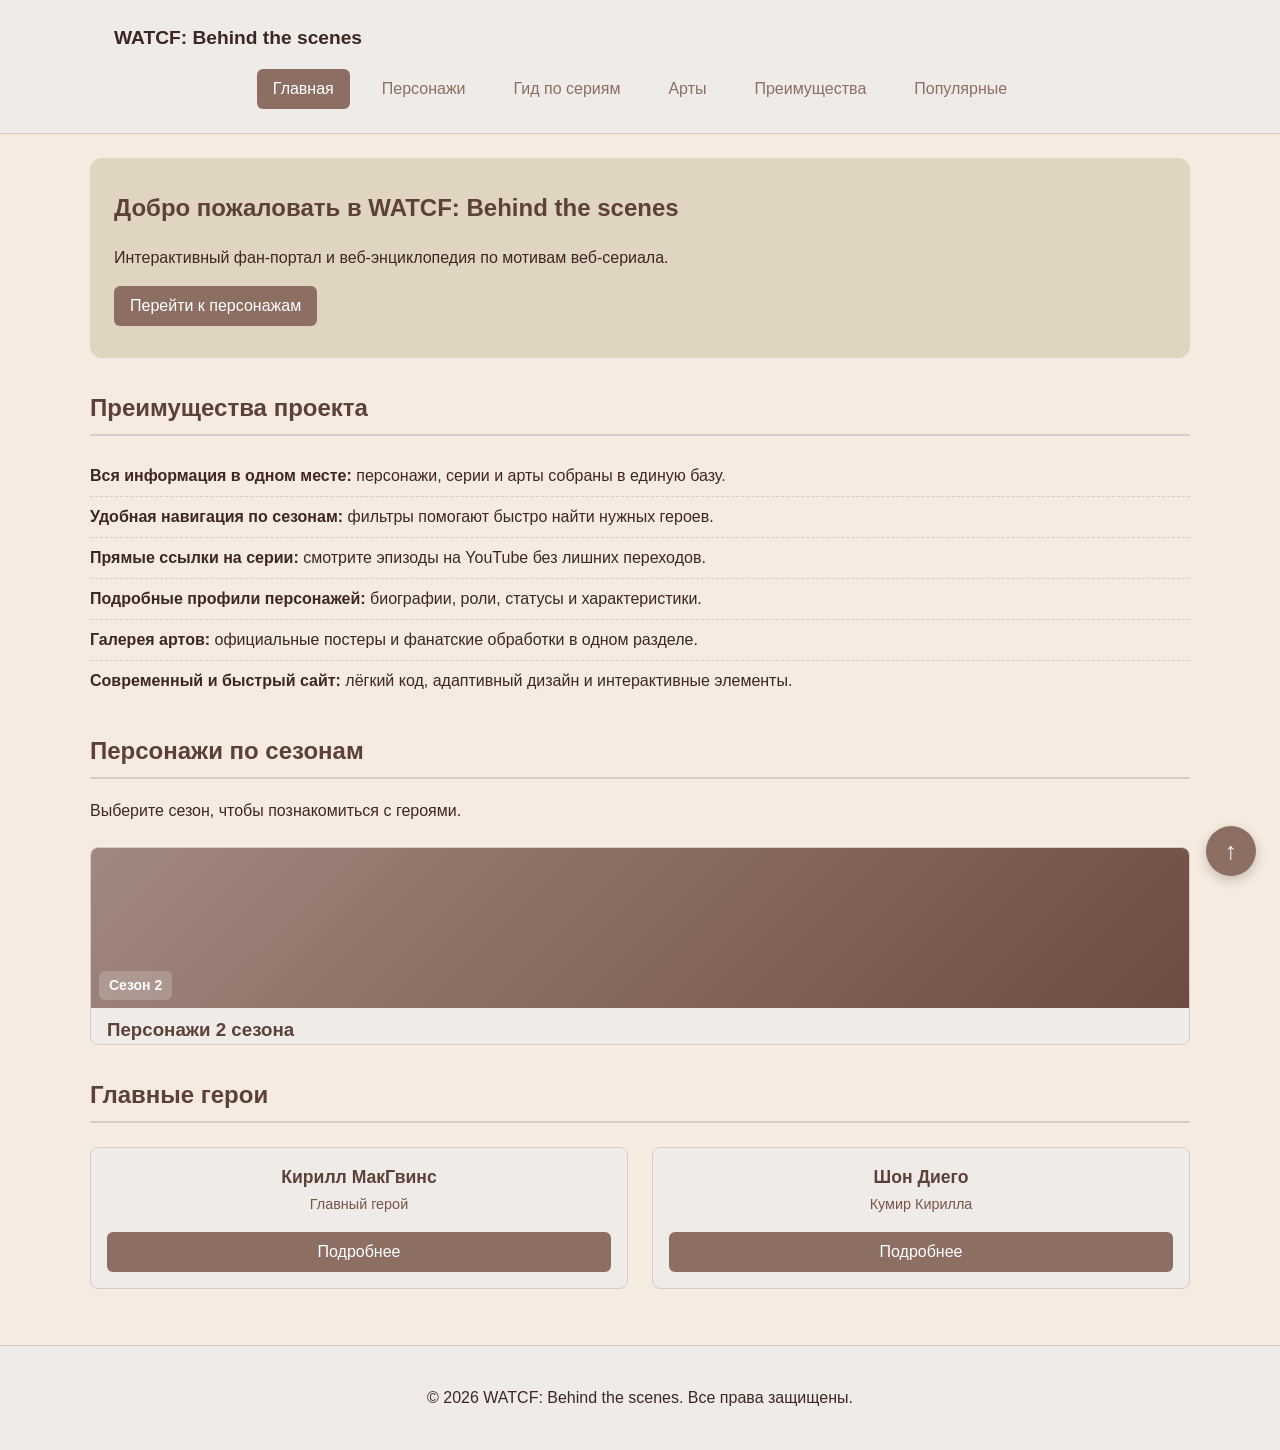
==== index.html @ 2b952b07 "add characters.html with modal window" ====
<!DOCTYPE html>
<html lang="ru">
<head>
    <meta charset="UTF-8">
    <meta name="viewport" content="width=device-width, initial-scale=1.0">
    <title>Главная — WATCF: Behind the scenes</title>
    <meta name="description" content="WATCF: Behind the scenes — интерактивный фан-портал и веб-энциклопедия по мотивам веб-сериала WATCF. Персонажи, гид по сериям, официальные арты и новости проекта.">
    <link rel="stylesheet" href="css/style.css">
    <script src="js/main.js" defer></script>
</head>
<body>

    <header class="site-header">
        <div class="site-header__inner">
            <a class="site-header__logo" href="index.html">WATCF: Behind the scenes</a>
            <nav class="site-nav" aria-label="Основная навигация">
                <ul class="site-nav__list">
                    <li class="site-nav__item"><a class="site-nav__link site-nav__link--active" href="index.html">Главная</a></li>
                    <li class="site-nav__item"><a class="site-nav__link" href="characters.html">Персонажи</a></li>
                    <li class="site-nav__item"><a class="site-nav__link" href="series.html">Гид по сериям</a></li>
                    <li class="site-nav__item"><a class="site-nav__link" href="arts.html">Арты</a></li>
                    <li class="site-nav__item"><a class="site-nav__link" href="index.html#advantages">Преимущества</a></li>
                    <li class="site-nav__item"><a class="site-nav__link" href="index.html#popular">Популярные</a></li>
                </ul>
            </nav>
        </div>
    </header>

    <main>
        <!-- Hero-блок -->
        <section class="hero">
            <h1>Добро пожаловать в WATCF: Behind the scenes</h1>
            <p>Интерактивный фан-портал и веб-энциклопедия по мотивам веб-сериала.</p>
            <a class="button button--primary" href="#popular">Перейти к персонажам</a>
        </section>

        <!-- Преимущества -->
        <section class="section" id="advantages">
            <h2>Преимущества проекта</h2>
            <ul class="advantages-list">
                <li><strong>Вся информация в одном месте:</strong> персонажи, серии и арты собраны в единую базу.</li>
                <li><strong>Удобная навигация по сезонам:</strong> фильтры помогают быстро найти нужных героев.</li>
                <li><strong>Прямые ссылки на серии:</strong> смотрите эпизоды на YouTube без лишних переходов.</li>
                <li><strong>Подробные профили персонажей:</strong> биографии, роли, статусы и характеристики.</li>
                <li><strong>Галерея артов:</strong> официальные постеры и фанатские обработки в одном разделе.</li>
                <li><strong>Современный и быстрый сайт:</strong> лёгкий код, адаптивный дизайн и интерактивные элементы.</li>
            </ul>
        </section>

        <!-- Папки по сезонам (оставлен только 2 сезон) -->
        <section class="section" id="popular">
            <h2>Персонажи по сезонам</h2>
            <p>Выберите сезон, чтобы познакомиться с героями.</p>
            
            <div class="folders-grid">
                <!-- Папка 2 сезон -->
                <a href="characters.html#season-2" class="folder-card">
                    <div class="folder-card__cover folder-card__cover--s2">
                        <span class="folder-card__label">Сезон 2</span>
                    </div>
                    <h3 class="folder-card__title">Персонажи 2 сезона</h3>
                </a>
            </div>
        </section>

        <!-- Блок с персонажами (карточки) -->
        <section class="section" id="characters-preview">
            <h2>Главные герои</h2>
            <div class="characters-grid">
                <!-- Карточка 1: Кирилл -->
                <article class="character-card">
                    <h3 class="character-card__name">Кирилл МакГвинс</h3>
                    <p class="character-card__role">Главный герой</p>
                    <button 
                        class="button button--primary character-card__button" 
                        data-character="kirill"
                    >
                        Подробнее
                    </button>
                </article>

                <!-- Карточка 2: Шон (Пример) -->
                <article class="character-card">
                    <h3 class="character-card__name">Шон Диего</h3>
                    <p class="character-card__role">Кумир Кирилла</p>
                    <button 
                        class="button button--primary character-card__button" 
                        data-character="sean"
                    >
                        Подробнее
                    </button>
                </article>
            </div>
        </section>
    </main>

    <footer class="site-footer" id="contacts">
        <p>&copy; 2026 WATCF: Behind the scenes. Все права защищены.</p>
    </footer>

    <a href="#" class="btn-up" aria-label="Наверх">↑</a>

    <!-- ========================================== -->
    <!-- МОДАЛЬНОЕ ОКНО ДЛЯ ПЕРСОНАЖА -->
    <!-- ========================================== -->
    <dialog class="character-dialog" id="character-dialog">
        <h2 class="character-dialog__title" id="char-name">Имя персонажа</h2>
        
        <div class="character-dialog__info">
            <!-- Блок с фактами (слева) -->
            <div class="character-dialog__facts">
                <p><strong>Возраст:</strong> <span id="char-age"></span></p>
                <p><strong>Рост:</strong> <span id="char-height"></span></p>
                <p><strong>Вес:</strong> <span id="char-weight"></span></p>
                <p><strong>День Рождения:</strong> <span id="char-birthday"></span></p>
                <p><strong>Знак Зодиака:</strong> <span id="char-zodiac"></span></p>
                <p><strong>МБТИ:</strong> <span id="char-mbti"></span></p>
                <p><strong>Темперамент:</strong> <span id="char-temperament"></span></p>
            </div>
            
            <!-- Основной текст (справа) -->
            <div class="character-dialog__desc">
                <h3>Характер</h3>
                <p id="char-character"></p>
                
                <h3>Интересы и Факты</h3>
                <p id="char-facts"></p>
            </div>
        </div>
        
        <div class="character-dialog__actions">
            <button class="button button--secondary" id="close-character-dialog">Закрыть</button>
        </div>
    </dialog>

</body>
</html>
---- css/style.css ----
/* ===============================
   1. Переменные проекта (Светло-коричневая тема)
   =============================== */

:root {
  /* Основные цвета */
  --color-bg: #f5ebe0;          /* Светло-бежевый фон страницы */
  --color-text: #3e2723;        /* Темно-коричневый текст */
  --color-muted: #795548;       /* Коричневый для второстепенного текста */
  --color-primary: #8d6e63;     /* Коричневый акцент (кнопки, ссылки) */
  --color-primary-dark: #5d4037;/* Темно-коричневый (при наведении) */
  --color-border: #d7ccc8;      /* Светло-коричневый для рамок */
  --color-surface: #efebe9;     /* Очень светлый бежевый (карточки) */
  --color-surface-accent: #e0d5c1; /* Бежевый для Hero-блока */
  --color-danger: #b00020;      /* Красный (ошибки/опасность) */
  --color-success: #2e7d32;     /* Зеленый (успех) */
  --color-white: #ffffff;

  /* Отступы */
  --space-xs: 4px;
  --space-sm: 8px;
  --space-md: 16px;
  --space-lg: 24px;
  --space-xl: 32px;

  /* Скругления */
  --radius-sm: 6px;
  --radius-md: 8px;
  --radius-lg: 12px;

  /* Размеры */
  --container-width: 1100px;
}


/* ===============================
   2. Базовые стили
   =============================== */

* {
  box-sizing: border-box;
}

body {
  margin: 0;
  font-family: Arial, sans-serif;
  line-height: 1.5;
  color: var(--color-text);
  background-color: var(--color-bg);
}

main,
footer {
  padding: var(--space-lg);
}

section {
  margin-bottom: var(--space-lg);
}


/* ===============================
   3. Общие элементы интерфейса
   =============================== */

a {
  color: var(--color-primary);
  text-decoration: none;
}

a:hover {
  color: var(--color-primary-dark);
  text-decoration: underline;
}

a:focus-visible {
  outline: 2px solid var(--color-primary);
  outline-offset: 3px;
}

/* -------- Шапка и меню -------- */

.site-header {
  background-color: var(--color-surface);
  position: sticky;
  top: 0;
  z-index: 100;
  border-bottom: 1px solid var(--color-border);
}

.site-header__inner {
  max-width: var(--container-width);
  margin: 0 auto;
  padding: var(--space-lg);
}

.site-header__logo {
  font-weight: 700;
  color: var(--color-text);
  text-decoration: none;
  font-size: 1.2rem;
}

.site-nav__list {
  display: flex;
  flex-wrap: wrap;
  justify-content: center;
  align-items: center;
  gap: var(--space-md);
  padding: 0;
  margin: var(--space-md) 0 0;
  list-style: none;
}

.site-nav__link {
  display: inline-block;
  padding: var(--space-sm) var(--space-md);
  color: var(--color-primary);
  text-decoration: none;
  border-radius: var(--radius-sm);
  transition: background-color 0.2s ease, color 0.2s ease;
}

.site-nav__link:hover {
  color: var(--color-white);
  background-color: var(--color-primary);
  text-decoration: none;
}

.site-nav__link:focus-visible {
  outline: 2px solid var(--color-primary);
  outline-offset: 3px;
}

.site-nav__link--active {
  color: var(--color-white);
  background-color: var(--color-primary);
}

/* -------- Кнопки -------- */

.button {
  display: inline-block;
  padding: var(--space-sm) var(--space-md);
  border: none;
  border-radius: var(--radius-sm);
  font: inherit;
  text-decoration: none;
  cursor: pointer;
  transition: background-color 0.2s ease, color 0.2s ease, transform 0.1s ease;
}

.button:active {
  transform: scale(0.97);
}

.button:focus-visible {
  outline: 2px solid var(--color-primary);
  outline-offset: 3px;
}

.button--primary {
  color: var(--color-white);
  background-color: var(--color-primary);
}

.button--primary:hover {
  background-color: var(--color-primary-dark);
  text-decoration: none;
}

.button--secondary {
  color: var(--color-primary);
  background-color: transparent;
  border: 1px solid var(--color-primary);
}

.button--secondary:hover {
  color: var(--color-white);
  background-color: var(--color-primary);
  text-decoration: none;
}

/* -------- Кнопка "Наверх" -------- */

.btn-up {
  position: fixed;
  bottom: var(--space-lg);
  right: var(--space-lg);
  width: 50px;
  height: 50px;
  display: flex;
  align-items: center;
  justify-content: center;
  font-size: 24px;
  color: var(--color-white);
  background-color: var(--color-primary);
  border-radius: 50%;
  text-decoration: none;
  box-shadow: 0 4px 12px rgba(0, 0, 0, 0.2);
  transition: background-color 0.2s ease;
  z-index: 90;
}

.btn-up:hover {
  background-color: var(--color-primary-dark);
  text-decoration: none;
}

footer {
  background-color: var(--color-surface);
  border-top: 1px solid var(--color-border);
  text-align: center;
}


/* ===============================
   4. Компоненты страницы
   =============================== */

.hero {
  max-width: var(--container-width);
  margin: 0 auto var(--space-xl);
  padding: var(--space-xl) var(--space-lg);
  background-color: var(--color-surface-accent);
  border-radius: var(--radius-lg);
}

.hero h1 {
  margin-top: 0;
  color: var(--color-primary-dark);
}

.section {
  max-width: var(--container-width);
  margin: 0 auto var(--space-xl);
}

.section h2 {
  margin-top: 0;
  color: var(--color-primary-dark);
  border-bottom: 2px solid var(--color-border);
  padding-bottom: var(--space-sm);
}

/* -------- Список преимуществ -------- */

.advantages-list {
  list-style: none;
  padding: 0;
  margin: 0;
}

.advantages-list li {
  padding: var(--space-sm) 0;
  border-bottom: 1px dashed var(--color-border);
}

.advantages-list li:last-child {
  border-bottom: none;
}

/* =========================================
   Папки с сезонами (на главной)
   ========================================= */

.folders-grid {
  display: grid;
  grid-template-columns: repeat(auto-fit, minmax(280px, 1fr));
  gap: var(--space-lg);
  margin-top: var(--space-lg);
  justify-content: center;
}

.folder-card {
  display: flex;
  flex-direction: column;
  text-decoration: none;
  color: var(--color-text);
  border-radius: var(--radius-md);
  overflow: hidden;
  background-color: var(--color-surface);
  border: 1px solid var(--color-border);
  transition: transform 0.2s ease, box-shadow 0.2s ease;
}

.folder-card:hover {
  transform: translateY(-5px);
  box-shadow: 0 10px 20px rgba(0, 0, 0, 0.1);
  border-color: var(--color-primary);
  text-decoration: none;
}

.folder-card__cover {
  height: 160px;
  position: relative;
  display: flex;
  align-items: flex-end;
  padding: var(--space-sm);
}

/* Цвета для разных сезонов */
.folder-card__cover--s1 { background: linear-gradient(135deg, #8d6e63, #5d4037); }
.folder-card__cover--s2 { background: linear-gradient(135deg, #a1887f, #6d4c41); }
.folder-card__cover--s3 { background: linear-gradient(135deg, #bcaaa4, #8d6e63); }

.folder-card__label {
  background-color: rgba(255, 255, 255, 0.2);
  backdrop-filter: blur(4px);
  color: var(--color-white);
  padding: 4px 10px;
  border-radius: var(--radius-sm);
  font-size: 14px;
  font-weight: bold;
}

.folder-card__title {
  margin: var(--space-sm) var(--space-md) 0;
  color: var(--color-primary-dark);
}

/* =========================================
   Карточки персонажей (на странице characters.html)
   ========================================= */

.characters-grid {
  display: grid;
  grid-template-columns: repeat(auto-fit, minmax(220px, 1fr));
  gap: var(--space-lg);
  margin-top: var(--space-lg);
}

.character-card {
  display: flex;
  flex-direction: column;
  padding: var(--space-md);
  background-color: var(--color-surface);
  border: 1px solid var(--color-border);
  border-radius: var(--radius-md);
  text-align: center;
  transition: transform 0.2s ease, box-shadow 0.2s ease;
}

.character-card:hover {
  transform: translateY(-3px);
  box-shadow: 0 8px 16px rgba(0, 0, 0, 0.1);
  border-color: var(--color-primary);
}

.character-card__name {
  margin: 0 0 var(--space-xs) 0;
  color: var(--color-primary-dark);
  font-size: 1.1rem;
}

.character-card__role {
  margin: 0 0 var(--space-md) 0;
  color: var(--color-muted);
  font-size: 0.9rem;
}

.character-card__button {
  margin-top: auto;
}


/* =========================================
   Модальное окно персонажа
   ========================================= */

.character-dialog {
  width: min(100% - 32px, 700px);
  padding: var(--space-lg);
  border: none;
  border-radius: var(--radius-lg);
  background-color: var(--color-bg);
  box-shadow: 0 10px 30px rgba(0, 0, 0, 0.3);
}

.character-dialog::backdrop {
  background-color: rgba(62, 39, 35, 0.8);
}

.character-dialog__title {
  margin-top: 0;
  color: var(--color-primary-dark);
  border-bottom: 2px solid var(--color-border);
  padding-bottom: var(--space-sm);
}

.character-dialog__info {
  display: flex;
  gap: var(--space-lg);
  margin-bottom: var(--space-lg);
}

.character-dialog__facts {
  flex: 0 0 250px;
  background-color: var(--color-surface);
  padding: var(--space-md);
  border-radius: var(--radius-md);
  border: 1px solid var(--color-border);
}

.character-dialog__facts p {
  margin: 0 0 var(--space-xs) 0;
  font-size: 0.9rem;
}

/* Стили для текстовых блоков внутри модального окна */
.character-dialog__desc h3 {
  margin-top: var(--space-md);
  margin-bottom: var(--space-xs);
  color: var(--color-primary-dark);
  font-size: 1.1rem;
  border-bottom: 1px dashed var(--color-border);
  padding-bottom: var(--space-xs);
}

.character-dialog__desc p {
  margin: 0 0 var(--space-xs) 0;
  line-height: 1.6;
  color: var(--color-text);
  font-size: 0.95rem;
}

.character-dialog__actions {
  display: flex;
  justify-content: flex-end;
  margin-top: var(--space-lg);
}
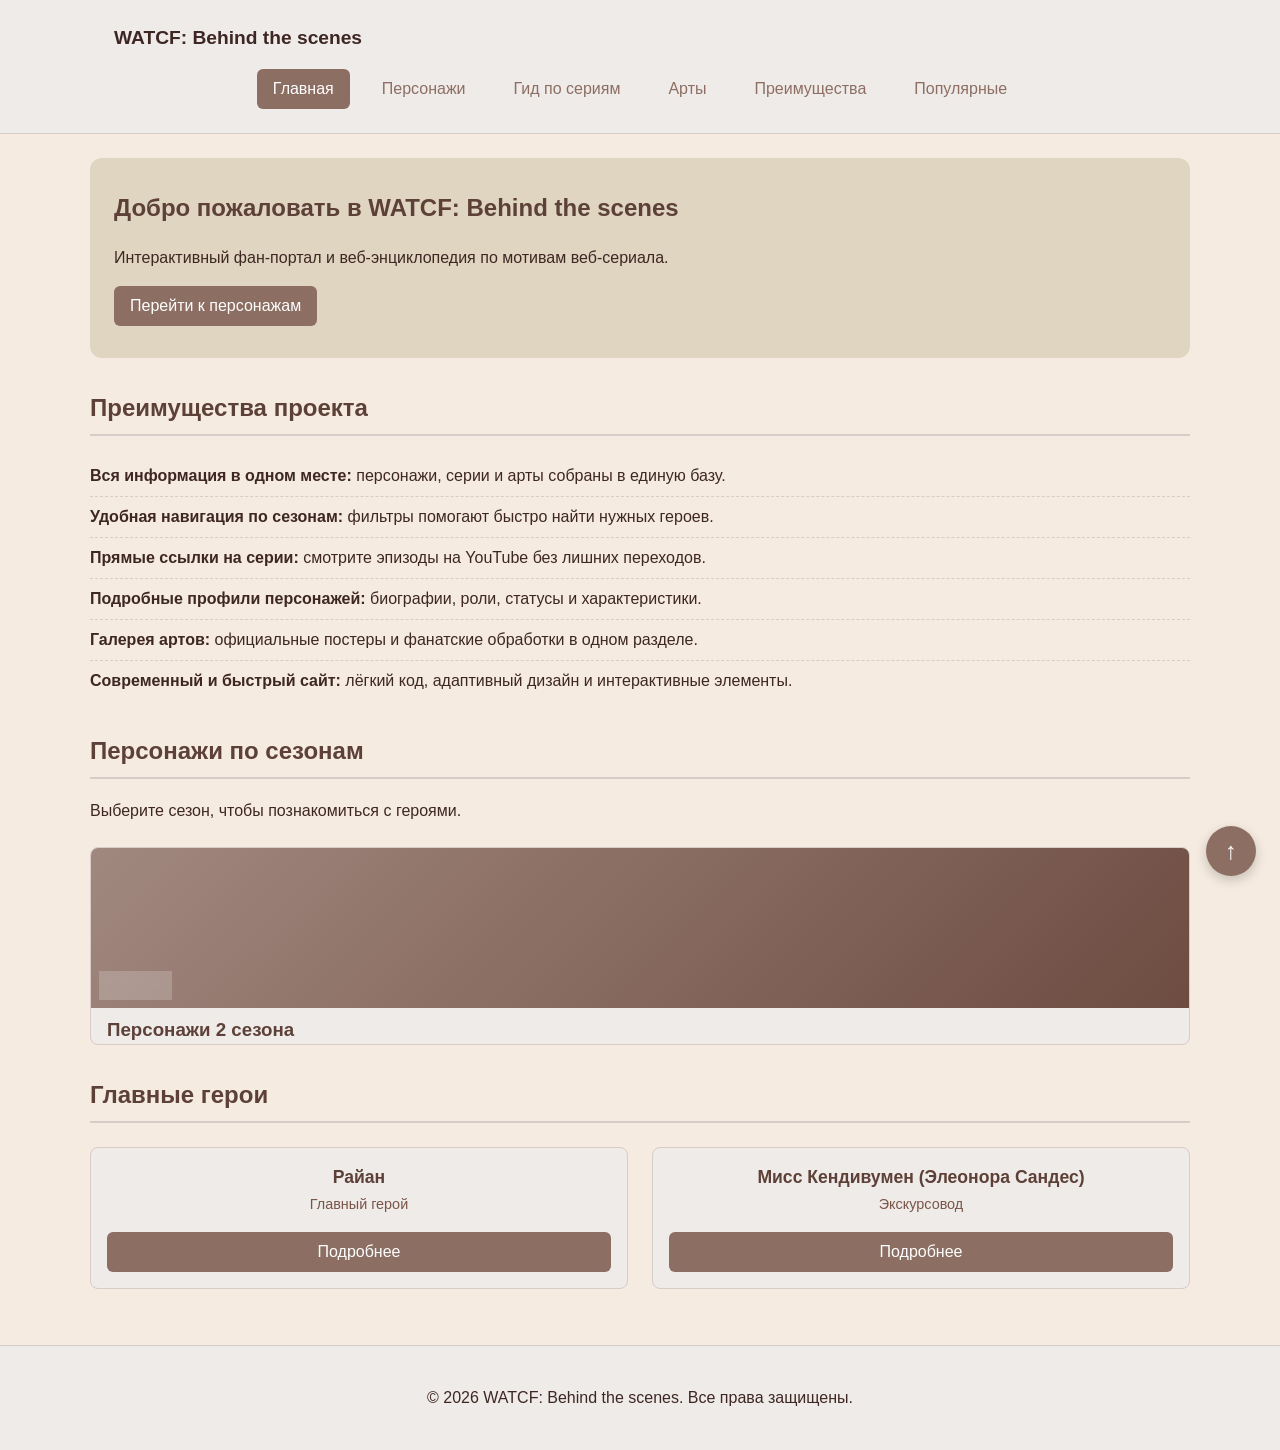
==== commit a7491a60: "fix: обновлено модальное окно на главной странице" ====
--- a/index.html
+++ b/index.html
@@ -47,7 +47,7 @@
             </ul>
         </section>
 
-        <!-- Папки по сезонам (оставлен только 2 сезон) -->
+        <!-- Папки по сезонам -->
         <section class="section" id="popular">
             <h2>Персонажи по сезонам</h2>
             <p>Выберите сезон, чтобы познакомиться с героями.</p>
@@ -67,28 +67,18 @@
         <section class="section" id="characters-preview">
             <h2>Главные герои</h2>
             <div class="characters-grid">
-                <!-- Карточка 1: Кирилл -->
+                <!-- Карточка 1: Райан -->
                 <article class="character-card">
-                    <h3 class="character-card__name">Кирилл МакГвинс</h3>
+                    <h3 class="character-card__name">Райан</h3>
                     <p class="character-card__role">Главный герой</p>
-                    <button 
-                        class="button button--primary character-card__button" 
-                        data-character="kirill"
-                    >
-                        Подробнее
-                    </button>
+                    <button class="button button--primary character-card__button" data-character="ryan">Подробнее</button>
                 </article>
 
-                <!-- Карточка 2: Шон (Пример) -->
+                <!-- Карточка 2: Элеонора -->
                 <article class="character-card">
-                    <h3 class="character-card__name">Шон Диего</h3>
-                    <p class="character-card__role">Кумир Кирилла</p>
-                    <button 
-                        class="button button--primary character-card__button" 
-                        data-character="sean"
-                    >
-                        Подробнее
-                    </button>
+                    <h3 class="character-card__name">Мисс Кендивумен (Элеонора Сандес)</h3>
+                    <p class="character-card__role">Экскурсовод</p>
+                    <button class="button button--primary character-card__button" data-character="eleanor">Подробнее</button>
                 </article>
             </div>
         </section>
@@ -101,29 +91,43 @@
     <a href="#" class="btn-up" aria-label="Наверх">↑</a>
 
     <!-- ========================================== -->
-    <!-- МОДАЛЬНОЕ ОКНО ДЛЯ ПЕРСОНАЖА -->
+    <!-- МОДАЛЬНОЕ ОКНО (ПОЛНАЯ ВЕРСИЯ, КАК НА СТРАНИЦЕ ПЕРСОНАЖЕЙ) -->
     <!-- ========================================== -->
     <dialog class="character-dialog" id="character-dialog">
         <h2 class="character-dialog__title" id="char-name">Имя персонажа</h2>
         
         <div class="character-dialog__info">
-            <!-- Блок с фактами (слева) -->
+            <!-- Блок с фактами -->
             <div class="character-dialog__facts">
                 <p><strong>Возраст:</strong> <span id="char-age"></span></p>
                 <p><strong>Рост:</strong> <span id="char-height"></span></p>
                 <p><strong>Вес:</strong> <span id="char-weight"></span></p>
+                <p><strong>Знак Зодиака:</strong> <span id="char-zodiac"></span></p>
                 <p><strong>День Рождения:</strong> <span id="char-birthday"></span></p>
-                <p><strong>Знак Зодиака:</strong> <span id="char-zodiac"></span></p>
+                <p><strong>Ориентация:</strong> <span id="char-orientation"></span></p>
                 <p><strong>МБТИ:</strong> <span id="char-mbti"></span></p>
-                <p><strong>Темперамент:</strong> <span id="char-temperament"></span></p>
+                <p><strong>Мировоззрение:</strong> <span id="char-worldview"></span></p>
+                <p><strong>Тип темперамента:</strong> <span id="char-temperament"></span></p>
+                <p><strong>Статус:</strong> <span id="char-status"></span></p>
             </div>
             
-            <!-- Основной текст (справа) -->
+            <!-- Основной текст -->
             <div class="character-dialog__desc">
                 <h3>Характер</h3>
                 <p id="char-character"></p>
                 
-                <h3>Интересы и Факты</h3>
+                <h3>Биография</h3>
+                <p id="char-bio"></p>
+                
+                <h3>Вкусы и предпочтения</h3>
+                <p><strong>Любимый цвет:</strong> <span id="char-fav-color"></span></p>
+                <p><strong>Любимая еда:</strong> <span id="char-fav-food"></span></p>
+                <p><strong>Любимый напиток:</strong> <span id="char-fav-drink"></span></p>
+                <p><strong>Любимый жанр книг:</strong> <span id="char-fav-books"></span></p>
+                <p><strong>Любимый жанр фильмов:</strong> <span id="char-fav-movies"></span></p>
+                <p><strong>Любимый жанр музыки:</strong> <span id="char-fav-music"></span></p>
+                
+                <h3>Факты</h3>
                 <p id="char-facts"></p>
             </div>
         </div>
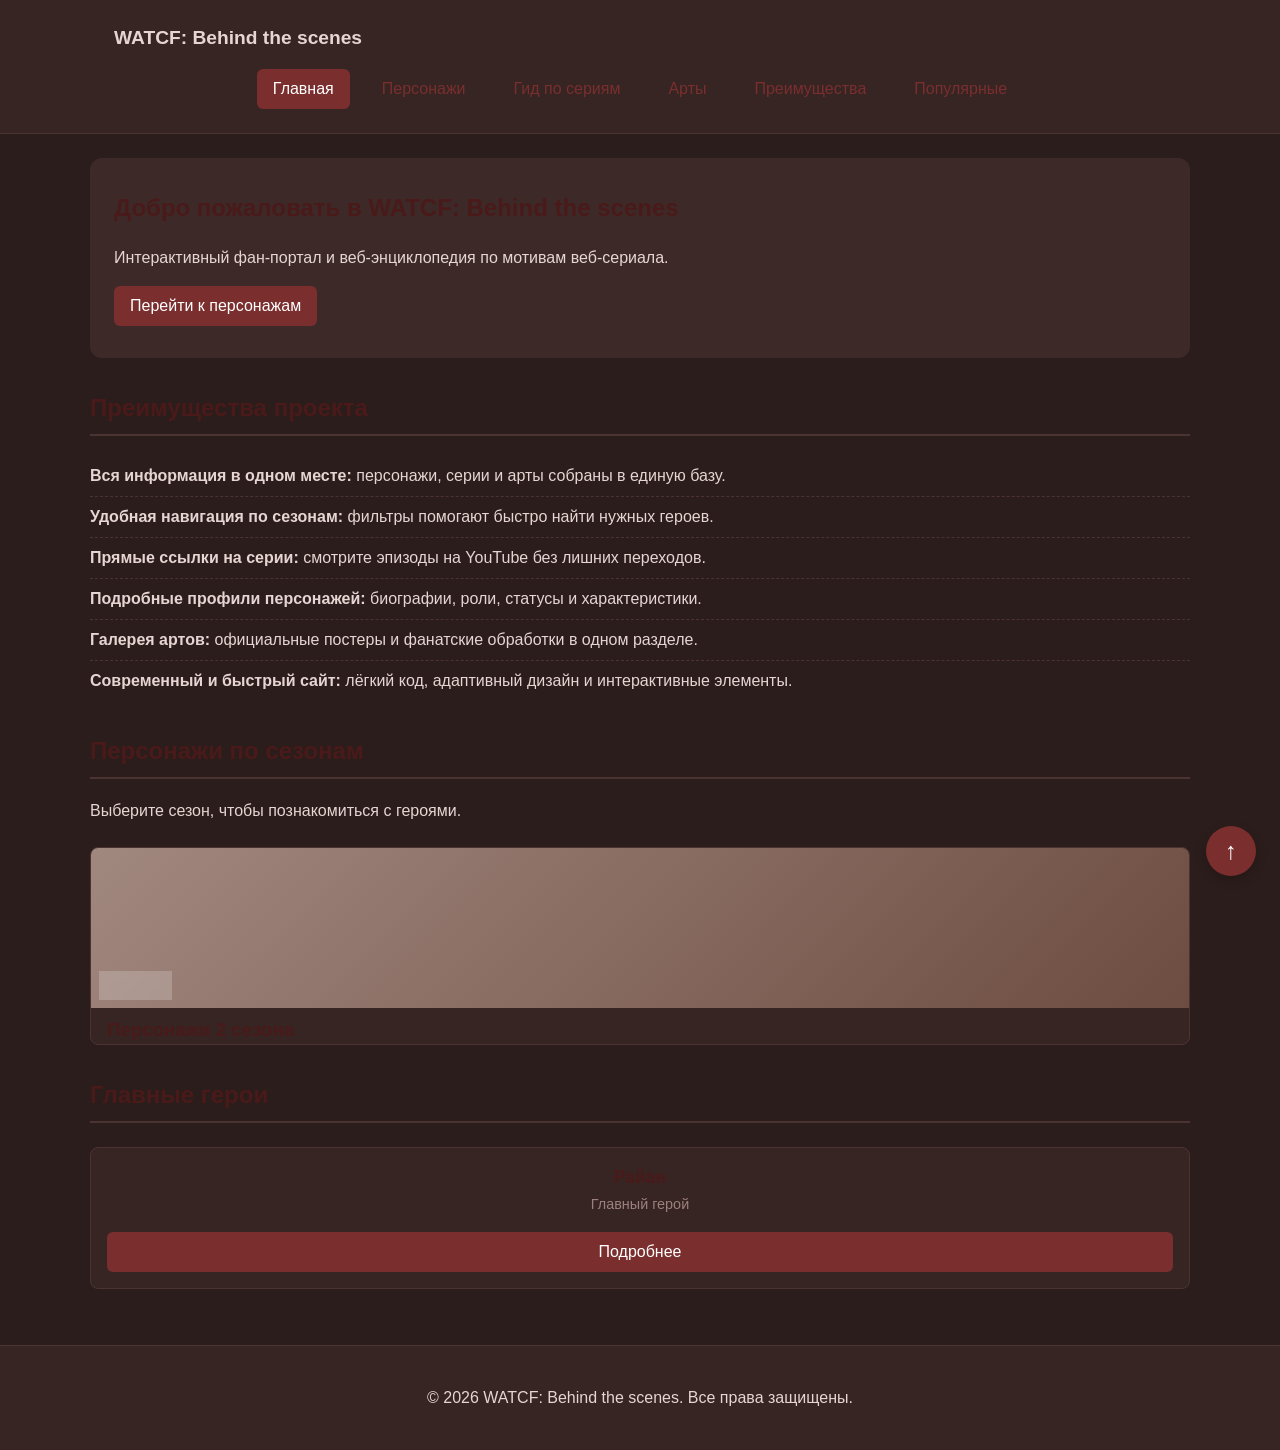
==== commit 241d4e81: "style: изменена палитра на приглушенный бордово-коричневый и измеён код на главной" ====
--- a/index.html
+++ b/index.html
@@ -73,13 +73,6 @@
                     <p class="character-card__role">Главный герой</p>
                     <button class="button button--primary character-card__button" data-character="ryan">Подробнее</button>
                 </article>
-
-                <!-- Карточка 2: Элеонора -->
-                <article class="character-card">
-                    <h3 class="character-card__name">Мисс Кендивумен (Элеонора Сандес)</h3>
-                    <p class="character-card__role">Экскурсовод</p>
-                    <button class="button button--primary character-card__button" data-character="eleanor">Подробнее</button>
-                </article>
             </div>
         </section>
     </main>
--- a/css/style.css
+++ b/css/style.css
@@ -3,32 +3,28 @@
    =============================== */
 
 :root {
-  /* Основные цвета */
-  --color-bg: #f5ebe0;          /* Светло-бежевый фон страницы */
-  --color-text: #3e2723;        /* Темно-коричневый текст */
-  --color-muted: #795548;       /* Коричневый для второстепенного текста */
-  --color-primary: #8d6e63;     /* Коричневый акцент (кнопки, ссылки) */
-  --color-primary-dark: #5d4037;/* Темно-коричневый (при наведении) */
-  --color-border: #d7ccc8;      /* Светло-коричневый для рамок */
-  --color-surface: #efebe9;     /* Очень светлый бежевый (карточки) */
-  --color-surface-accent: #e0d5c1; /* Бежевый для Hero-блока */
-  --color-danger: #b00020;      /* Красный (ошибки/опасность) */
-  --color-success: #2e7d32;     /* Зеленый (успех) */
+  /* Основные цвета (Приглушенный бордово-коричневый) */
+  --color-bg: #2b1d1b;          /* Глубокий бордово-коричневый фон */
+  --color-text: #e6d5d3;        /* Светло-розоватый текст (чтобы читалось на темном) */
+  --color-muted: #9c807d;       /* Приглушенный серо-розовый для второстепенного текста */
+  --color-primary: #7a2e2e;     /* Темно-бордовый акцент (кнопки, ссылки) */
+  --color-primary-dark: #4a1a1a;/* Еще более темный бордовый (при наведении) */
+  --color-border: #4a3432;      /* Темно-коричневый для рамок */
+  --color-surface: #362523;     /* Фон карточек (чуть светлее основного) */
+  --color-surface-accent: #3d2a28; /* Фон Hero-блока */
+  --color-danger: #d9534f;      /* Яркий красный для ошибок */
+  --color-success: #5cb85c;     /* Зеленый для успеха */
   --color-white: #ffffff;
 
-  /* Отступы */
+  /* Отступы и прочее (оставляем без изменений) */
   --space-xs: 4px;
   --space-sm: 8px;
   --space-md: 16px;
   --space-lg: 24px;
   --space-xl: 32px;
-
-  /* Скругления */
   --radius-sm: 6px;
   --radius-md: 8px;
   --radius-lg: 12px;
-
-  /* Размеры */
   --container-width: 1100px;
 }
 
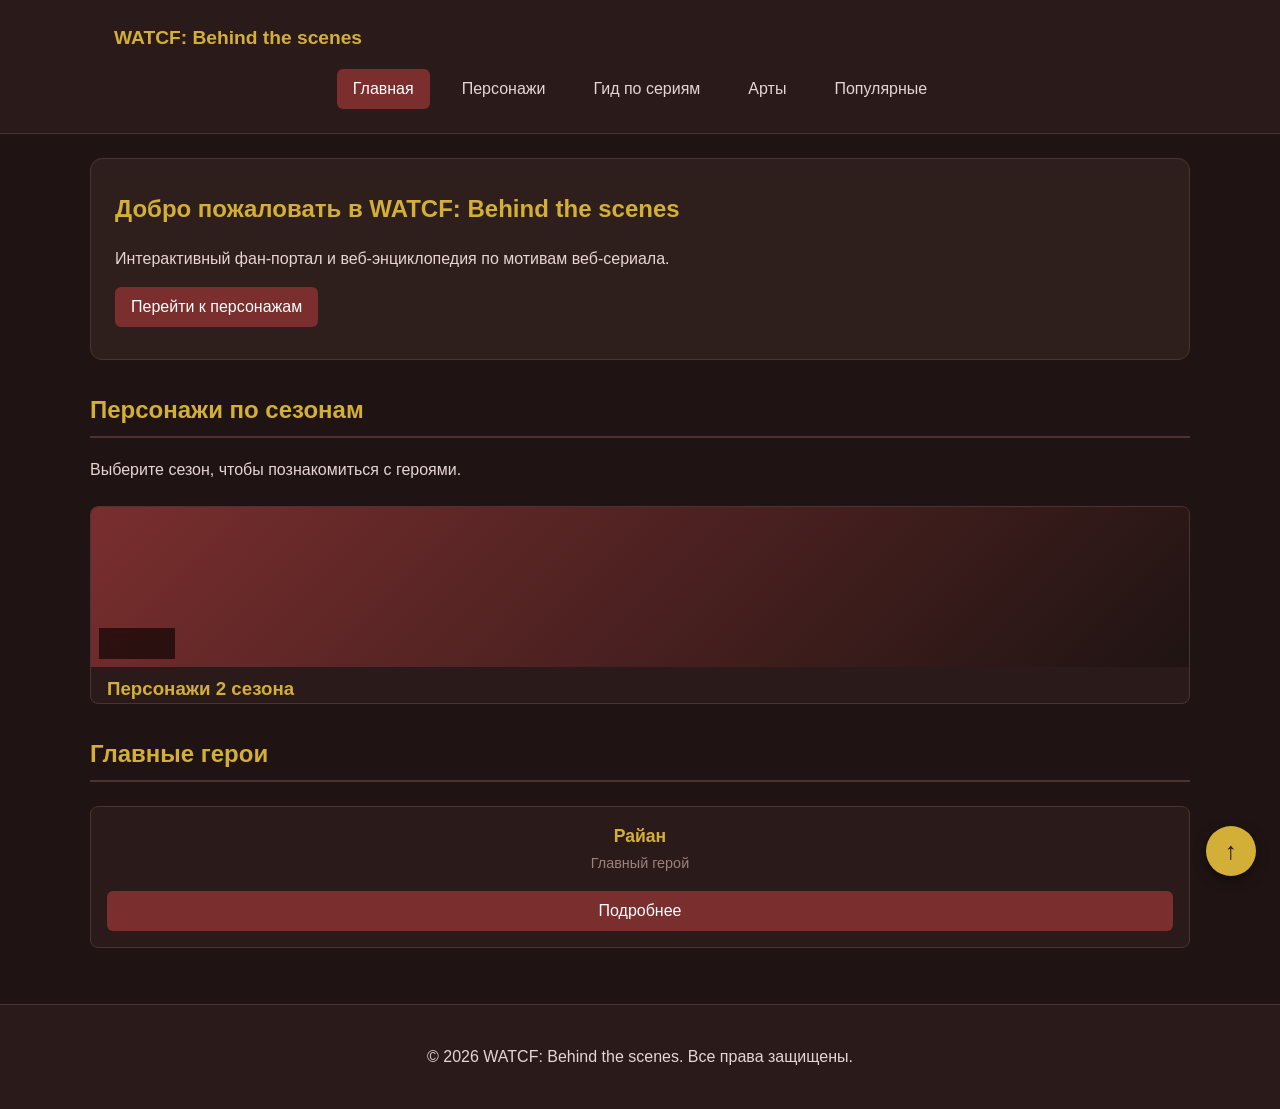
==== commit 94710271: "refactor: remove advantages block from main page" ====
--- a/index.html
+++ b/index.html
@@ -19,7 +19,6 @@
                     <li class="site-nav__item"><a class="site-nav__link" href="characters.html">Персонажи</a></li>
                     <li class="site-nav__item"><a class="site-nav__link" href="series.html">Гид по сериям</a></li>
                     <li class="site-nav__item"><a class="site-nav__link" href="arts.html">Арты</a></li>
-                    <li class="site-nav__item"><a class="site-nav__link" href="index.html#advantages">Преимущества</a></li>
                     <li class="site-nav__item"><a class="site-nav__link" href="index.html#popular">Популярные</a></li>
                 </ul>
             </nav>
@@ -32,19 +31,6 @@
             <h1>Добро пожаловать в WATCF: Behind the scenes</h1>
             <p>Интерактивный фан-портал и веб-энциклопедия по мотивам веб-сериала.</p>
             <a class="button button--primary" href="#popular">Перейти к персонажам</a>
-        </section>
-
-        <!-- Преимущества -->
-        <section class="section" id="advantages">
-            <h2>Преимущества проекта</h2>
-            <ul class="advantages-list">
-                <li><strong>Вся информация в одном месте:</strong> персонажи, серии и арты собраны в единую базу.</li>
-                <li><strong>Удобная навигация по сезонам:</strong> фильтры помогают быстро найти нужных героев.</li>
-                <li><strong>Прямые ссылки на серии:</strong> смотрите эпизоды на YouTube без лишних переходов.</li>
-                <li><strong>Подробные профили персонажей:</strong> биографии, роли, статусы и характеристики.</li>
-                <li><strong>Галерея артов:</strong> официальные постеры и фанатские обработки в одном разделе.</li>
-                <li><strong>Современный и быстрый сайт:</strong> лёгкий код, адаптивный дизайн и интерактивные элементы.</li>
-            </ul>
         </section>
 
         <!-- Папки по сезонам -->
--- a/css/style.css
+++ b/css/style.css
@@ -1,30 +1,38 @@
 /* ===============================
-   1. Переменные проекта (Светло-коричневая тема)
+   1. Переменные проекта (Темная бордово-коричневая тема)
    =============================== */
 
 :root {
-  /* Основные цвета (Приглушенный бордово-коричневый) */
-  --color-bg: #2b1d1b;          /* Глубокий бордово-коричневый фон */
-  --color-text: #e6d5d3;        /* Светло-розоватый текст (чтобы читалось на темном) */
-  --color-muted: #9c807d;       /* Приглушенный серо-розовый для второстепенного текста */
-  --color-primary: #7a2e2e;     /* Темно-бордовый акцент (кнопки, ссылки) */
+  /* Основные цвета */
+  --color-bg: #1f1413;          /* Темный, почти шоколадный фон */
+  --color-text: #e6d5d3;        /* Светлый текст (не белый, чтобы глаза не уставали) */
+  --color-muted: #9c807d;       /* Приглушенный для второстепенного текста */
+  --color-primary: #7a2e2e;     /* Темно-бордовый акцент (кнопки) */
   --color-primary-dark: #4a1a1a;/* Еще более темный бордовый (при наведении) */
   --color-border: #4a3432;      /* Темно-коричневый для рамок */
-  --color-surface: #362523;     /* Фон карточек (чуть светлее основного) */
-  --color-surface-accent: #3d2a28; /* Фон Hero-блока */
-  --color-danger: #d9534f;      /* Яркий красный для ошибок */
-  --color-success: #5cb85c;     /* Зеленый для успеха */
+  --color-surface: #2a1b1a;     /* Фон карточек (чуть светлее основного) */
+  --color-surface-accent: #2e1e1c; /* Фон Hero-блока */
+  
+  /* Золотой акцент */
+  --color-gold: #d4af37;        /* Классический золотой для заголовков */
+  
+  --color-danger: #d9534f;      /* Красный (ошибки/опасность) */
+  --color-success: #5cb85c;     /* Зеленый (успех) */
   --color-white: #ffffff;
 
-  /* Отступы и прочее (оставляем без изменений) */
+  /* Отступы */
   --space-xs: 4px;
   --space-sm: 8px;
   --space-md: 16px;
   --space-lg: 24px;
   --space-xl: 32px;
+
+  /* Скругления */
   --radius-sm: 6px;
   --radius-md: 8px;
   --radius-lg: 12px;
+
+  /* Размеры */
   --container-width: 1100px;
 }
 
@@ -92,7 +100,7 @@
 
 .site-header__logo {
   font-weight: 700;
-  color: var(--color-text);
+  color: var(--color-gold); /* Золотой логотип */
   text-decoration: none;
   font-size: 1.2rem;
 }
@@ -111,7 +119,7 @@
 .site-nav__link {
   display: inline-block;
   padding: var(--space-sm) var(--space-md);
-  color: var(--color-primary);
+  color: var(--color-text);
   text-decoration: none;
   border-radius: var(--radius-sm);
   transition: background-color 0.2s ease, color 0.2s ease;
@@ -124,7 +132,7 @@
 }
 
 .site-nav__link:focus-visible {
-  outline: 2px solid var(--color-primary);
+  outline: 2px solid var(--color-gold);
   outline-offset: 3px;
 }
 
@@ -151,7 +159,7 @@
 }
 
 .button:focus-visible {
-  outline: 2px solid var(--color-primary);
+  outline: 2px solid var(--color-gold);
   outline-offset: 3px;
 }
 
@@ -166,14 +174,14 @@
 }
 
 .button--secondary {
-  color: var(--color-primary);
+  color: var(--color-gold);
   background-color: transparent;
-  border: 1px solid var(--color-primary);
+  border: 1px solid var(--color-gold);
 }
 
 .button--secondary:hover {
-  color: var(--color-white);
-  background-color: var(--color-primary);
+  color: var(--color-bg);
+  background-color: var(--color-gold);
   text-decoration: none;
 }
 
@@ -189,17 +197,17 @@
   align-items: center;
   justify-content: center;
   font-size: 24px;
-  color: var(--color-white);
-  background-color: var(--color-primary);
+  color: var(--color-bg);
+  background-color: var(--color-gold);
   border-radius: 50%;
   text-decoration: none;
-  box-shadow: 0 4px 12px rgba(0, 0, 0, 0.2);
+  box-shadow: 0 4px 12px rgba(0, 0, 0, 0.5);
   transition: background-color 0.2s ease;
   z-index: 90;
 }
 
 .btn-up:hover {
-  background-color: var(--color-primary-dark);
+  background-color: #b5952f;
   text-decoration: none;
 }
 
@@ -220,11 +228,12 @@
   padding: var(--space-xl) var(--space-lg);
   background-color: var(--color-surface-accent);
   border-radius: var(--radius-lg);
+  border: 1px solid var(--color-border);
 }
 
 .hero h1 {
   margin-top: 0;
-  color: var(--color-primary-dark);
+  color: var(--color-gold);
 }
 
 .section {
@@ -234,7 +243,7 @@
 
 .section h2 {
   margin-top: 0;
-  color: var(--color-primary-dark);
+  color: var(--color-gold);
   border-bottom: 2px solid var(--color-border);
   padding-bottom: var(--space-sm);
 }
@@ -282,8 +291,8 @@
 
 .folder-card:hover {
   transform: translateY(-5px);
-  box-shadow: 0 10px 20px rgba(0, 0, 0, 0.1);
-  border-color: var(--color-primary);
+  box-shadow: 0 10px 20px rgba(0, 0, 0, 0.5);
+  border-color: var(--color-gold);
   text-decoration: none;
 }
 
@@ -295,24 +304,25 @@
   padding: var(--space-sm);
 }
 
-/* Цвета для разных сезонов */
-.folder-card__cover--s1 { background: linear-gradient(135deg, #8d6e63, #5d4037); }
-.folder-card__cover--s2 { background: linear-gradient(135deg, #a1887f, #6d4c41); }
-.folder-card__cover--s3 { background: linear-gradient(135deg, #bcaaa4, #8d6e63); }
+/* Цвета для разных сезонов (теперь в темных тонах) */
+.folder-card__cover--s1 { background: linear-gradient(135deg, #4a1a1a, #1f1413); }
+.folder-card__cover--s2 { background: linear-gradient(135deg, #7a2e2e, #1f1413); }
+.folder-card__cover--s3 { background: linear-gradient(135deg, #b5952f, #1f1413); }
 
 .folder-card__label {
-  background-color: rgba(255, 255, 255, 0.2);
+  background-color: rgba(0, 0, 0, 0.6);
   backdrop-filter: blur(4px);
-  color: var(--color-white);
+  color: var(--color-gold);
   padding: 4px 10px;
   border-radius: var(--radius-sm);
   font-size: 14px;
   font-weight: bold;
+  border: 1px solid var(--color-gold);
 }
 
 .folder-card__title {
   margin: var(--space-sm) var(--space-md) 0;
-  color: var(--color-primary-dark);
+  color: var(--color-gold);
 }
 
 /* =========================================
@@ -339,13 +349,13 @@
 
 .character-card:hover {
   transform: translateY(-3px);
-  box-shadow: 0 8px 16px rgba(0, 0, 0, 0.1);
-  border-color: var(--color-primary);
+  box-shadow: 0 8px 16px rgba(0, 0, 0, 0.5);
+  border-color: var(--color-gold);
 }
 
 .character-card__name {
   margin: 0 0 var(--space-xs) 0;
-  color: var(--color-primary-dark);
+  color: var(--color-gold);
   font-size: 1.1rem;
 }
 
@@ -367,19 +377,19 @@
 .character-dialog {
   width: min(100% - 32px, 700px);
   padding: var(--space-lg);
-  border: none;
+  border: 1px solid var(--color-gold);
   border-radius: var(--radius-lg);
   background-color: var(--color-bg);
-  box-shadow: 0 10px 30px rgba(0, 0, 0, 0.3);
+  box-shadow: 0 10px 30px rgba(0, 0, 0, 0.8);
 }
 
 .character-dialog::backdrop {
-  background-color: rgba(62, 39, 35, 0.8);
+  background-color: rgba(0, 0, 0, 0.85);
 }
 
 .character-dialog__title {
   margin-top: 0;
-  color: var(--color-primary-dark);
+  color: var(--color-gold);
   border-bottom: 2px solid var(--color-border);
   padding-bottom: var(--space-sm);
 }
@@ -396,18 +406,25 @@
   padding: var(--space-md);
   border-radius: var(--radius-md);
   border: 1px solid var(--color-border);
+  color: var(--color-text); /* Светлый текст для читаемости */
 }
 
 .character-dialog__facts p {
   margin: 0 0 var(--space-xs) 0;
   font-size: 0.9rem;
+  color: var(--color-text); /* Светлый текст */
+}
+
+/* Опционально: золотые заголовки полей в фактах */
+.character-dialog__facts strong {
+  color: var(--color-gold); 
 }
 
 /* Стили для текстовых блоков внутри модального окна */
 .character-dialog__desc h3 {
   margin-top: var(--space-md);
   margin-bottom: var(--space-xs);
-  color: var(--color-primary-dark);
+  color: var(--color-gold);
   font-size: 1.1rem;
   border-bottom: 1px dashed var(--color-border);
   padding-bottom: var(--space-xs);
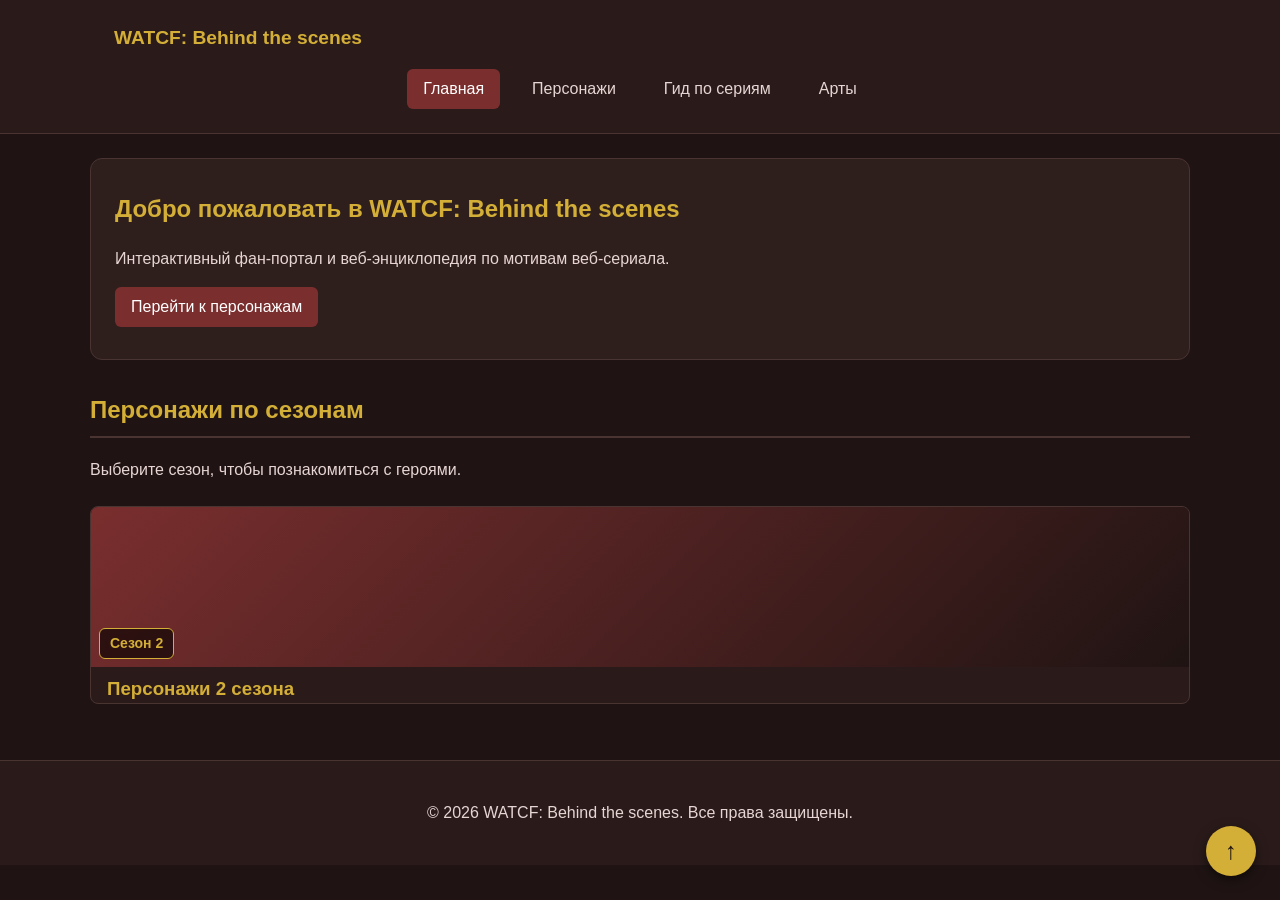
==== commit b8880a9d: "refactor: remove advantages block from main page" ====
--- a/index.html
+++ b/index.html
@@ -19,7 +19,6 @@
                     <li class="site-nav__item"><a class="site-nav__link" href="characters.html">Персонажи</a></li>
                     <li class="site-nav__item"><a class="site-nav__link" href="series.html">Гид по сериям</a></li>
                     <li class="site-nav__item"><a class="site-nav__link" href="arts.html">Арты</a></li>
-                    <li class="site-nav__item"><a class="site-nav__link" href="index.html#popular">Популярные</a></li>
                 </ul>
             </nav>
         </div>
@@ -46,19 +45,6 @@
                     </div>
                     <h3 class="folder-card__title">Персонажи 2 сезона</h3>
                 </a>
-            </div>
-        </section>
-
-        <!-- Блок с персонажами (карточки) -->
-        <section class="section" id="characters-preview">
-            <h2>Главные герои</h2>
-            <div class="characters-grid">
-                <!-- Карточка 1: Райан -->
-                <article class="character-card">
-                    <h3 class="character-card__name">Райан</h3>
-                    <p class="character-card__role">Главный герой</p>
-                    <button class="button button--primary character-card__button" data-character="ryan">Подробнее</button>
-                </article>
             </div>
         </section>
     </main>
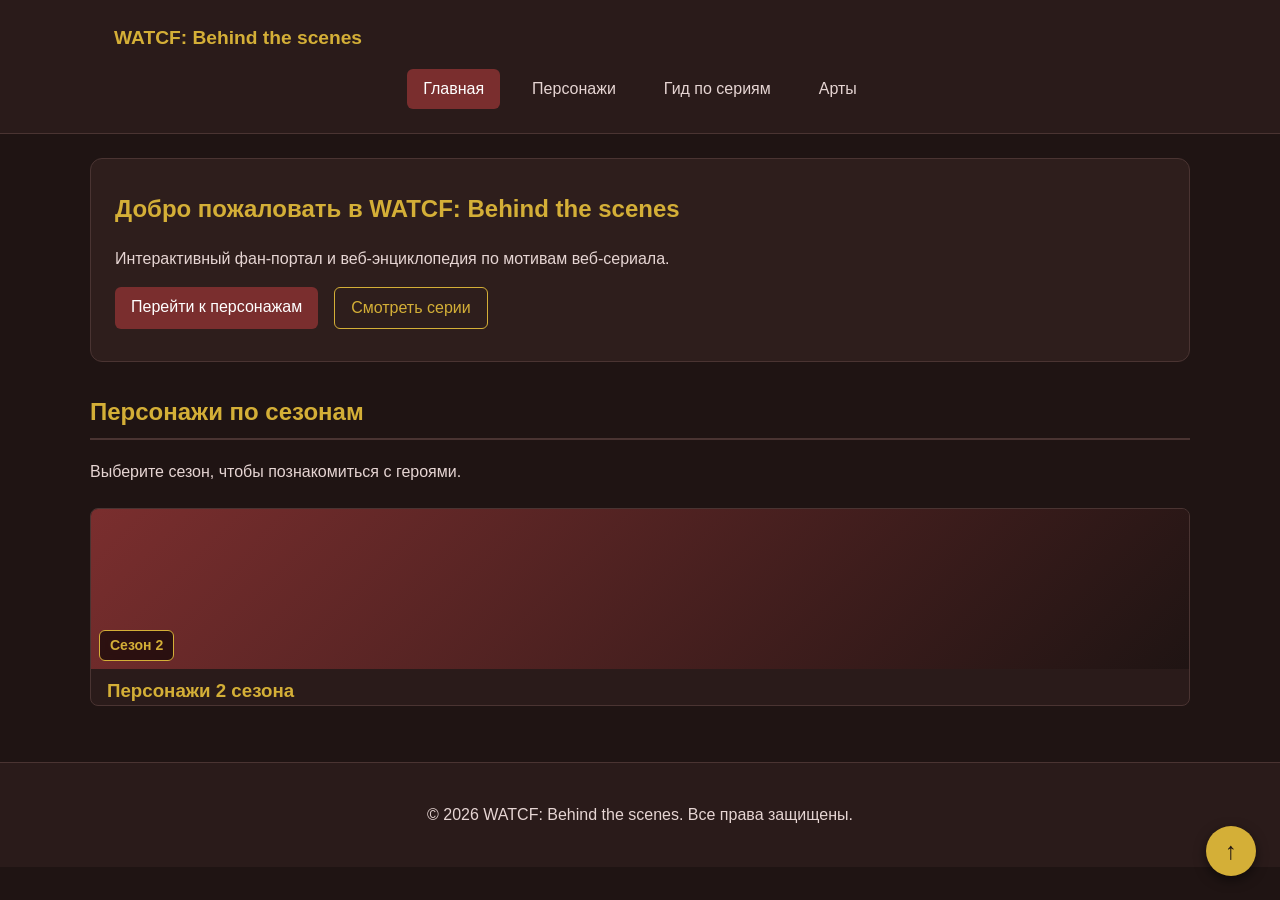
==== commit 86d1a5d0: "feat: add series page with accordion and hero buttons" ====
--- a/index.html
+++ b/index.html
@@ -25,11 +25,14 @@
     </header>
 
     <main>
-        <!-- Hero-блок -->
+        <!-- Hero-блок (один, с двумя кнопками) -->
         <section class="hero">
             <h1>Добро пожаловать в WATCF: Behind the scenes</h1>
             <p>Интерактивный фан-портал и веб-энциклопедия по мотивам веб-сериала.</p>
-            <a class="button button--primary" href="#popular">Перейти к персонажам</a>
+            <div class="hero__actions">
+                <a class="button button--primary" href="#popular">Перейти к персонажам</a>
+                <a class="button button--secondary" href="series.html">Смотреть серии</a>
+            </div>
         </section>
 
         <!-- Папки по сезонам -->
@@ -56,7 +59,7 @@
     <a href="#" class="btn-up" aria-label="Наверх">↑</a>
 
     <!-- ========================================== -->
-    <!-- МОДАЛЬНОЕ ОКНО (ПОЛНАЯ ВЕРСИЯ, КАК НА СТРАНИЦЕ ПЕРСОНАЖЕЙ) -->
+    <!-- МОДАЛЬНОЕ ОКНО (ПОЛНАЯ ВЕРСИЯ) -->
     <!-- ========================================== -->
     <dialog class="character-dialog" id="character-dialog">
         <h2 class="character-dialog__title" id="char-name">Имя персонажа</h2>
--- a/css/style.css
+++ b/css/style.css
@@ -230,7 +230,11 @@
   border-radius: var(--radius-lg);
   border: 1px solid var(--color-border);
 }
-
+.hero__actions {
+  display: flex;
+  gap: var(--space-md);
+  flex-wrap: wrap;
+}
 .hero h1 {
   margin-top: 0;
   color: var(--color-gold);
@@ -247,7 +251,76 @@
   border-bottom: 2px solid var(--color-border);
   padding-bottom: var(--space-sm);
 }
-
+/* =========================================
+   Аккордеон для гида по сериям (series.html)
+   ========================================= */
+.season-accordion {
+  margin-bottom: var(--space-md);
+  border: 1px solid var(--color-border);
+  border-radius: var(--radius-md);
+  background-color: var(--color-surface);
+  overflow: hidden;
+}
+
+.season-accordion__title {
+  padding: var(--space-md);
+  font-size: 1.1rem;
+  font-weight: bold;
+  color: var(--color-gold);
+  cursor: pointer;
+  list-style: none; /* Убираем стандартный маркер */
+  display: flex;
+  justify-content: space-between;
+  align-items: center;
+}
+
+/* Убираем стандартную стрелку браузера */
+.season-accordion__title::-webkit-details-marker {
+  display: none;
+}
+
+/* Добавляем свою стрелку (плюс/минус) */
+.season-accordion__title::after {
+  content: "+";
+  font-size: 1.5rem;
+  transition: transform 0.2s ease;
+}
+
+.season-accordion[open] .season-accordion__title::after {
+  content: "−"; /* Минус, когда открыто */
+}
+
+.season-accordion__content {
+  padding: 0 var(--space-md) var(--space-md);
+  border-top: 1px solid var(--color-border);
+}
+
+.episode-list {
+  list-style: none;
+  padding: 0;
+  margin: 0;
+}
+
+.episode-list li {
+  margin-bottom: var(--space-sm);
+  padding-bottom: var(--space-sm);
+  border-bottom: 1px dashed var(--color-border);
+}
+
+.episode-list li:last-child {
+  border-bottom: none;
+}
+
+.episode-list a {
+  color: var(--color-text);
+  text-decoration: none;
+  transition: color 0.2s ease;
+}
+
+.episode-list a:hover {
+  color: var(--color-gold);
+  text-decoration: underline;
+}
 /* -------- Список преимуществ -------- */
 
 .advantages-list {
@@ -441,4 +514,17 @@
   display: flex;
   justify-content: flex-end;
   margin-top: var(--space-lg);
+}
+/* =========================================
+   Карточки реальных людей 
+   ========================================= */
+.character-card--real {
+  background-color: transparent;       /* Прозрачный фон (или можно оставить как есть) */
+  border-style: dashed;                /* Пунктирная рамка — отличие от вымышленных персонажей */
+  border-color: var(--color-gold);     /* Золотая пунктирная рамка */
+  justify-content: center;             /* Центрируем текст по вертикали, так как нет кнопки */
+}
+
+.character-card--real .character-card__name {
+  color: var(--color-gold);
 }
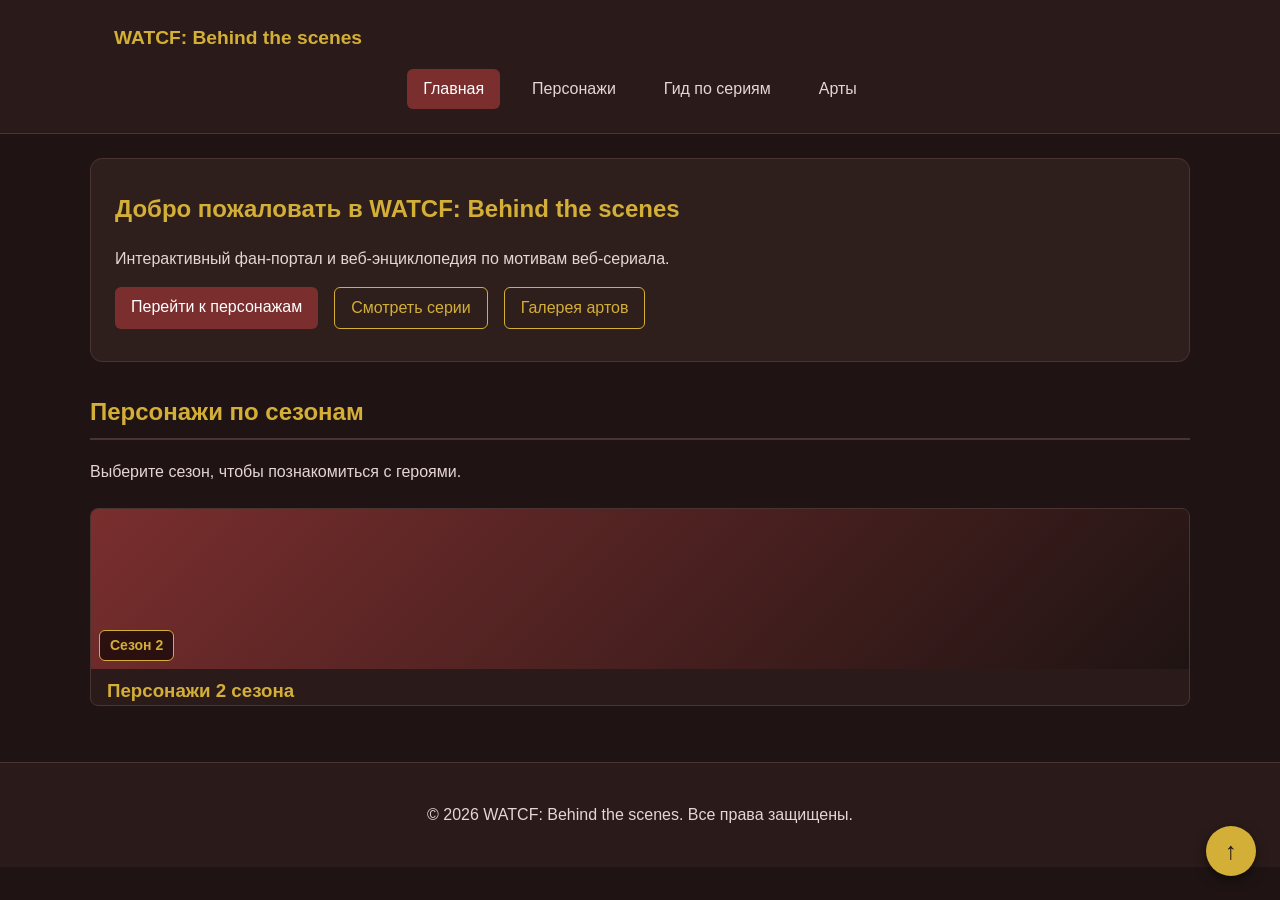
==== commit e0e09ad2: "feat: add art gallery button and remove unused dialog from index" ====
--- a/index.html
+++ b/index.html
@@ -25,13 +25,15 @@
     </header>
 
     <main>
-        <!-- Hero-блок (один, с двумя кнопками) -->
+                <!-- Hero-блок -->
         <section class="hero">
             <h1>Добро пожаловать в WATCF: Behind the scenes</h1>
             <p>Интерактивный фан-портал и веб-энциклопедия по мотивам веб-сериала.</p>
             <div class="hero__actions">
                 <a class="button button--primary" href="#popular">Перейти к персонажам</a>
                 <a class="button button--secondary" href="series.html">Смотреть серии</a>
+                <!-- НОВАЯ КНОПКА -->
+                <a class="button button--secondary" href="arts.html">Галерея артов</a>
             </div>
         </section>
 
@@ -42,7 +44,7 @@
             
             <div class="folders-grid">
                 <!-- Папка 2 сезон -->
-                <a href="characters.html#season-2" class="folder-card">
+                <a href="characters.html" class="folder-card">
                     <div class="folder-card__cover folder-card__cover--s2">
                         <span class="folder-card__label">Сезон 2</span>
                     </div>
@@ -58,52 +60,5 @@
 
     <a href="#" class="btn-up" aria-label="Наверх">↑</a>
 
-    <!-- ========================================== -->
-    <!-- МОДАЛЬНОЕ ОКНО (ПОЛНАЯ ВЕРСИЯ) -->
-    <!-- ========================================== -->
-    <dialog class="character-dialog" id="character-dialog">
-        <h2 class="character-dialog__title" id="char-name">Имя персонажа</h2>
-        
-        <div class="character-dialog__info">
-            <!-- Блок с фактами -->
-            <div class="character-dialog__facts">
-                <p><strong>Возраст:</strong> <span id="char-age"></span></p>
-                <p><strong>Рост:</strong> <span id="char-height"></span></p>
-                <p><strong>Вес:</strong> <span id="char-weight"></span></p>
-                <p><strong>Знак Зодиака:</strong> <span id="char-zodiac"></span></p>
-                <p><strong>День Рождения:</strong> <span id="char-birthday"></span></p>
-                <p><strong>Ориентация:</strong> <span id="char-orientation"></span></p>
-                <p><strong>МБТИ:</strong> <span id="char-mbti"></span></p>
-                <p><strong>Мировоззрение:</strong> <span id="char-worldview"></span></p>
-                <p><strong>Тип темперамента:</strong> <span id="char-temperament"></span></p>
-                <p><strong>Статус:</strong> <span id="char-status"></span></p>
-            </div>
-            
-            <!-- Основной текст -->
-            <div class="character-dialog__desc">
-                <h3>Характер</h3>
-                <p id="char-character"></p>
-                
-                <h3>Биография</h3>
-                <p id="char-bio"></p>
-                
-                <h3>Вкусы и предпочтения</h3>
-                <p><strong>Любимый цвет:</strong> <span id="char-fav-color"></span></p>
-                <p><strong>Любимая еда:</strong> <span id="char-fav-food"></span></p>
-                <p><strong>Любимый напиток:</strong> <span id="char-fav-drink"></span></p>
-                <p><strong>Любимый жанр книг:</strong> <span id="char-fav-books"></span></p>
-                <p><strong>Любимый жанр фильмов:</strong> <span id="char-fav-movies"></span></p>
-                <p><strong>Любимый жанр музыки:</strong> <span id="char-fav-music"></span></p>
-                
-                <h3>Факты</h3>
-                <p id="char-facts"></p>
-            </div>
-        </div>
-        
-        <div class="character-dialog__actions">
-            <button class="button button--secondary" id="close-character-dialog">Закрыть</button>
-        </div>
-    </dialog>
-
 </body>
 </html>
--- a/css/style.css
+++ b/css/style.css
@@ -100,7 +100,7 @@
 
 .site-header__logo {
   font-weight: 700;
-  color: var(--color-gold); /* Золотой логотип */
+  color: var(--color-gold);
   text-decoration: none;
   font-size: 1.2rem;
 }
@@ -230,11 +230,13 @@
   border-radius: var(--radius-lg);
   border: 1px solid var(--color-border);
 }
+
 .hero__actions {
   display: flex;
   gap: var(--space-md);
   flex-wrap: wrap;
 }
+
 .hero h1 {
   margin-top: 0;
   color: var(--color-gold);
@@ -251,8 +253,9 @@
   border-bottom: 2px solid var(--color-border);
   padding-bottom: var(--space-sm);
 }
+
 /* =========================================
-   Аккордеон для гида по сериям (series.html)
+   Аккордеон для сезонов и серий
    ========================================= */
 .season-accordion {
   margin-bottom: var(--space-md);
@@ -268,18 +271,16 @@
   font-weight: bold;
   color: var(--color-gold);
   cursor: pointer;
-  list-style: none; /* Убираем стандартный маркер */
+  list-style: none;
   display: flex;
   justify-content: space-between;
   align-items: center;
 }
 
-/* Убираем стандартную стрелку браузера */
 .season-accordion__title::-webkit-details-marker {
   display: none;
 }
 
-/* Добавляем свою стрелку (плюс/минус) */
 .season-accordion__title::after {
   content: "+";
   font-size: 1.5rem;
@@ -287,14 +288,15 @@
 }
 
 .season-accordion[open] .season-accordion__title::after {
-  content: "−"; /* Минус, когда открыто */
+  content: "−";
 }
 
 .season-accordion__content {
-  padding: 0 var(--space-md) var(--space-md);
+  padding: var(--space-md);
   border-top: 1px solid var(--color-border);
 }
 
+/* Стили для списков серий внутри аккордеона */
 .episode-list {
   list-style: none;
   padding: 0;
@@ -321,6 +323,7 @@
   color: var(--color-gold);
   text-decoration: underline;
 }
+
 /* -------- Список преимуществ -------- */
 
 .advantages-list {
@@ -377,7 +380,7 @@
   padding: var(--space-sm);
 }
 
-/* Цвета для разных сезонов (теперь в темных тонах) */
+/* Цвета для разных сезонов */
 .folder-card__cover--s1 { background: linear-gradient(135deg, #4a1a1a, #1f1413); }
 .folder-card__cover--s2 { background: linear-gradient(135deg, #7a2e2e, #1f1413); }
 .folder-card__cover--s3 { background: linear-gradient(135deg, #b5952f, #1f1413); }
@@ -399,7 +402,7 @@
 }
 
 /* =========================================
-   Карточки персонажей (на странице characters.html)
+   Карточки персонажей
    ========================================= */
 
 .characters-grid {
@@ -426,6 +429,22 @@
   border-color: var(--color-gold);
 }
 
+/* Стили для картинки в карточке */
+.character-card__image {
+  width: 100%;
+  height: 200px;
+  object-fit: cover;
+  object-position: top;
+  border-radius: var(--radius-md);
+  border: 1px solid var(--color-border);
+  margin-bottom: var(--space-md);
+  transition: filter 0.3s ease;
+}
+
+.character-card:hover .character-card__image {
+  filter: brightness(1.1);
+}
+
 .character-card__name {
   margin: 0 0 var(--space-xs) 0;
   color: var(--color-gold);
@@ -442,13 +461,25 @@
   margin-top: auto;
 }
 
+/* Карточки реальных людей */
+.character-card--real {
+  background-color: transparent;
+  border-style: dashed;
+  border-color: var(--color-gold);
+  justify-content: center;
+}
+
+.character-card--real .character-card__name {
+  color: var(--color-gold);
+}
+
 
 /* =========================================
    Модальное окно персонажа
    ========================================= */
 
 .character-dialog {
-  width: min(100% - 32px, 700px);
+  width: min(100% - 32px, 750px); /* Чуть шире для картинки */
   padding: var(--space-lg);
   border: 1px solid var(--color-gold);
   border-radius: var(--radius-lg);
@@ -467,33 +498,51 @@
   padding-bottom: var(--space-sm);
 }
 
-.character-dialog__info {
+/* Обертка для картинки и текста в модальном окне */
+.character-dialog__body {
   display: flex;
   gap: var(--space-lg);
   margin-bottom: var(--space-lg);
 }
 
+/* Стили для картинки в модальном окне */
+.character-dialog__image {
+  flex: 0 0 220px;
+}
+
+.character-dialog__image img {
+  width: 100%;
+  height: auto;
+  border-radius: var(--radius-md);
+  border: 1px solid var(--color-border);
+  display: block;
+}
+
+.character-dialog__info {
+  display: flex;
+  flex-direction: column;
+  gap: var(--space-md);
+  flex-grow: 1;
+}
+
 .character-dialog__facts {
-  flex: 0 0 250px;
   background-color: var(--color-surface);
   padding: var(--space-md);
   border-radius: var(--radius-md);
   border: 1px solid var(--color-border);
-  color: var(--color-text); /* Светлый текст для читаемости */
+  color: var(--color-text);
 }
 
 .character-dialog__facts p {
   margin: 0 0 var(--space-xs) 0;
   font-size: 0.9rem;
-  color: var(--color-text); /* Светлый текст */
-}
-
-/* Опционально: золотые заголовки полей в фактах */
+  color: var(--color-text);
+}
+
 .character-dialog__facts strong {
   color: var(--color-gold); 
 }
 
-/* Стили для текстовых блоков внутри модального окна */
 .character-dialog__desc h3 {
   margin-top: var(--space-md);
   margin-bottom: var(--space-xs);
@@ -515,16 +564,55 @@
   justify-content: flex-end;
   margin-top: var(--space-lg);
 }
+
+/* Адаптивность для модального окна */
+@media (max-width: 600px) {
+  .character-dialog__body {
+    flex-direction: column;
+    align-items: center;
+  }
+  .character-dialog__image {
+    flex: 0 0 auto;
+    width: 180px;
+  }
+}
+
 /* =========================================
-   Карточки реальных людей 
+   Галерея артов (Pinterest-style)
    ========================================= */
-.character-card--real {
-  background-color: transparent;       /* Прозрачный фон (или можно оставить как есть) */
-  border-style: dashed;                /* Пунктирная рамка — отличие от вымышленных персонажей */
-  border-color: var(--color-gold);     /* Золотая пунктирная рамка */
-  justify-content: center;             /* Центрируем текст по вертикали, так как нет кнопки */
-}
-
-.character-card--real .character-card__name {
-  color: var(--color-gold);
+.masonry-gallery {
+  columns: 4 250px;
+  column-gap: var(--space-md);
+  margin-top: var(--space-lg);
+}
+
+.masonry-gallery__item {
+  width: 100%;
+  margin-bottom: var(--space-md);
+  border-radius: var(--radius-md);
+  border: 1px solid var(--color-border);
+  display: block;
+  break-inside: avoid;
+  transition: transform 0.2s ease, box-shadow 0.2s ease, border-color 0.2s ease;
+  cursor: pointer;
+}
+
+.masonry-gallery__item:hover {
+  transform: scale(1.02);
+  box-shadow: 0 10px 20px rgba(0, 0, 0, 0.5);
+  border-color: var(--color-gold);
+  z-index: 2;
+  position: relative;
+}
+
+@media (max-width: 768px) {
+  .masonry-gallery {
+    columns: 2 200px;
+  }
+}
+
+@media (max-width: 480px) {
+  .masonry-gallery {
+    columns: 1;
+  }
 }
